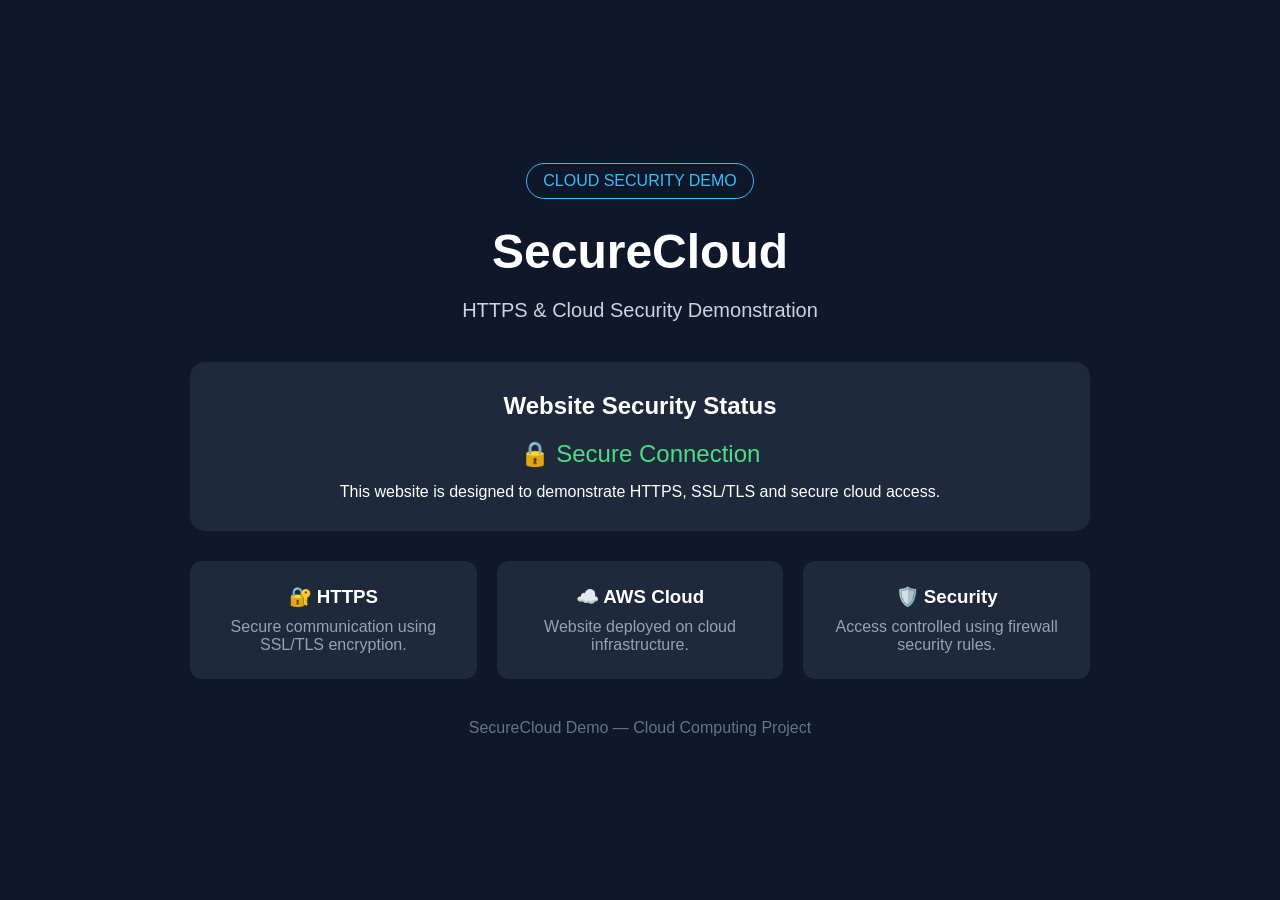
==== Code/index.html @ 15c67542 "[REFACTOR] Project skeleton" ====
<!DOCTYPE html>
<html lang="en">
<head>
    <meta charset="UTF-8">
    <meta name="viewport" content="width=device-width, initial-scale=1.0">

    <title>SecureCloud Demo</title>

    <style>
        * {
            margin: 0;
            padding: 0;
            box-sizing: border-box;
        }

        body {
            font-family: Arial, sans-serif;
            background: #0f172a;
            color: white;
            min-height: 100vh;
            display: flex;
            align-items: center;
            justify-content: center;
        }

        .container {
            width: 90%;
            max-width: 900px;
            text-align: center;
        }

        .badge {
            display: inline-block;
            padding: 8px 16px;
            border: 1px solid #38bdf8;
            border-radius: 20px;
            color: #38bdf8;
            margin-bottom: 25px;
        }

        h1 {
            font-size: 48px;
            margin-bottom: 20px;
        }

        .description {
            font-size: 20px;
            color: #cbd5e1;
            margin-bottom: 40px;
        }

        .security-card {
            background: #1e293b;
            border-radius: 15px;
            padding: 30px;
            margin-bottom: 30px;
        }

        .security-card h2 {
            margin-bottom: 20px;
        }

        .status {
            font-size: 24px;
            color: #4ade80;
            margin-bottom: 15px;
        }

        .features {
            display: grid;
            grid-template-columns: repeat(3, 1fr);
            gap: 20px;
        }

        .feature {
            background: #1e293b;
            padding: 25px;
            border-radius: 12px;
        }

        .feature h3 {
            margin-bottom: 10px;
        }

        .feature p {
            color: #94a3b8;
        }

        footer {
            margin-top: 40px;
            color: #64748b;
        }

        @media (max-width: 700px) {
            h1 {
                font-size: 36px;
            }

            .features {
                grid-template-columns: 1fr;
            }
        }
    </style>
</head>

<body>

<div class="container">

    <div class="badge">
        CLOUD SECURITY DEMO
    </div>

    <h1>SecureCloud</h1>

    <p class="description">
        HTTPS & Cloud Security Demonstration
    </p>

    <div class="security-card">

        <h2>Website Security Status</h2>

        <div class="status">
            🔒 Secure Connection
        </div>

        <p>
            This website is designed to demonstrate
            HTTPS, SSL/TLS and secure cloud access.
        </p>

    </div>

    <div class="features">

        <div class="feature">
            <h3>🔐 HTTPS</h3>
            <p>
                Secure communication using
                SSL/TLS encryption.
            </p>
        </div>

        <div class="feature">
            <h3>☁️ AWS Cloud</h3>
            <p>
                Website deployed on
                cloud infrastructure.
            </p>
        </div>

        <div class="feature">
            <h3>🛡️ Security</h3>
            <p>
                Access controlled using
                firewall security rules.
            </p>
        </div>

    </div>

    <footer>
        SecureCloud Demo — Cloud Computing Project
    </footer>

</div>

</body>
</html>
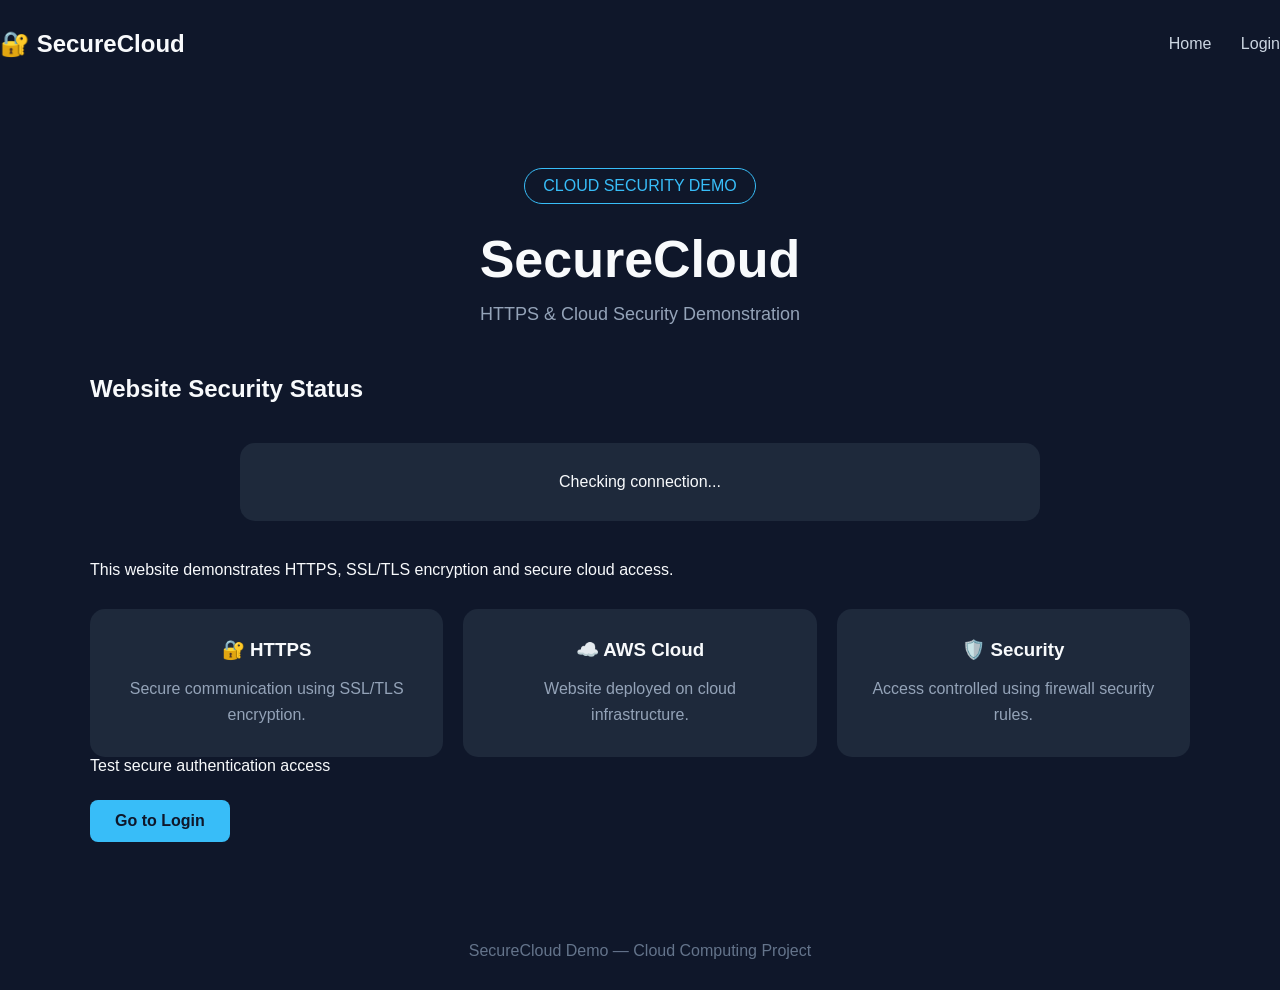
==== commit c18532b7: "[FEAT] Upload code for UI and Security" ====
--- a/Code/index.html
+++ b/Code/index.html
@@ -1,170 +1,137 @@
 <!DOCTYPE html>
 <html lang="en">
+
 <head>
     <meta charset="UTF-8">
     <meta name="viewport" content="width=device-width, initial-scale=1.0">
 
     <title>SecureCloud Demo</title>
 
-    <style>
-        * {
-            margin: 0;
-            padding: 0;
-            box-sizing: border-box;
-        }
-
-        body {
-            font-family: Arial, sans-serif;
-            background: #0f172a;
-            color: white;
-            min-height: 100vh;
-            display: flex;
-            align-items: center;
-            justify-content: center;
-        }
-
-        .container {
-            width: 90%;
-            max-width: 900px;
-            text-align: center;
-        }
-
-        .badge {
-            display: inline-block;
-            padding: 8px 16px;
-            border: 1px solid #38bdf8;
-            border-radius: 20px;
-            color: #38bdf8;
-            margin-bottom: 25px;
-        }
-
-        h1 {
-            font-size: 48px;
-            margin-bottom: 20px;
-        }
-
-        .description {
-            font-size: 20px;
-            color: #cbd5e1;
-            margin-bottom: 40px;
-        }
-
-        .security-card {
-            background: #1e293b;
-            border-radius: 15px;
-            padding: 30px;
-            margin-bottom: 30px;
-        }
-
-        .security-card h2 {
-            margin-bottom: 20px;
-        }
-
-        .status {
-            font-size: 24px;
-            color: #4ade80;
-            margin-bottom: 15px;
-        }
-
-        .features {
-            display: grid;
-            grid-template-columns: repeat(3, 1fr);
-            gap: 20px;
-        }
-
-        .feature {
-            background: #1e293b;
-            padding: 25px;
-            border-radius: 12px;
-        }
-
-        .feature h3 {
-            margin-bottom: 10px;
-        }
-
-        .feature p {
-            color: #94a3b8;
-        }
-
-        footer {
-            margin-top: 40px;
-            color: #64748b;
-        }
-
-        @media (max-width: 700px) {
-            h1 {
-                font-size: 36px;
-            }
-
-            .features {
-                grid-template-columns: 1fr;
-            }
-        }
-    </style>
+    <link rel="stylesheet" href="css/style.css">
 </head>
 
 <body>
 
-<div class="container">
+<header class="navbar">
 
-    <div class="badge">
-        CLOUD SECURITY DEMO
+    <div class="logo">
+        🔐 SecureCloud
     </div>
 
-    <h1>SecureCloud</h1>
+    <nav>
+        <a href="index.html">Home</a>
+        <a href="login.html">Login</a>
+    </nav>
 
-    <p class="description">
-        HTTPS & Cloud Security Demonstration
-    </p>
+</header>
 
-    <div class="security-card">
+
+<main class="container">
+
+    <!-- Hero -->
+
+    <section class="hero">
+
+        <div class="badge">
+            CLOUD SECURITY DEMO
+        </div>
+
+        <h1>SecureCloud</h1>
+
+        <p class="description">
+            HTTPS & Cloud Security Demonstration
+        </p>
+
+    </section>
+
+
+    <!-- Security Status -->
+
+    <section class="security-card">
 
         <h2>Website Security Status</h2>
 
-        <div class="status">
-            🔒 Secure Connection
+        <div id="securityStatus" class="status">
+            Checking connection...
         </div>
 
         <p>
-            This website is designed to demonstrate
-            HTTPS, SSL/TLS and secure cloud access.
+            This website demonstrates HTTPS,
+            SSL/TLS encryption and secure cloud access.
         </p>
 
-    </div>
+    </section>
 
-    <div class="features">
+
+    <!-- Features -->
+
+    <section class="features">
 
         <div class="feature">
+
             <h3>🔐 HTTPS</h3>
+
             <p>
                 Secure communication using
                 SSL/TLS encryption.
             </p>
+
         </div>
 
+
         <div class="feature">
+
             <h3>☁️ AWS Cloud</h3>
+
             <p>
                 Website deployed on
                 cloud infrastructure.
             </p>
+
         </div>
 
+
         <div class="feature">
+
             <h3>🛡️ Security</h3>
+
             <p>
                 Access controlled using
                 firewall security rules.
             </p>
+
         </div>
 
-    </div>
+    </section>
 
-    <footer>
-        SecureCloud Demo — Cloud Computing Project
-    </footer>
 
-</div>
+    <!-- Login Button -->
+
+    <section class="login-section">
+
+        <p>
+            Test secure authentication access
+        </p>
+
+        <a href="login.html" class="btn">
+            Go to Login
+        </a>
+
+    </section>
+
+
+</main>
+
+
+<footer>
+
+    SecureCloud Demo — Cloud Computing Project
+
+</footer>
+
+
+<script src="js/security.js"></script>
 
 </body>
+
 </html>
--- a/Code/css/style.css
+++ b/Code/css/style.css
@@ -0,0 +1,130 @@
+* {
+    margin: 0;
+    padding: 0;
+    box-sizing: border-box;
+}
+
+body {
+    font-family: Arial, sans-serif;
+    background: #0f172a;
+    color: #f8fafc;
+    min-height: 100vh;
+}
+
+.container {
+    width: 90%;
+    max-width: 1100px;
+    margin: auto;
+}
+
+header {
+    padding: 30px 0;
+    display: flex;
+    justify-content: space-between;
+    align-items: center;
+}
+
+.logo {
+    font-size: 24px;
+    font-weight: bold;
+}
+
+nav a {
+    color: #cbd5e1;
+    text-decoration: none;
+    margin-left: 25px;
+}
+
+nav a:hover {
+    color: #38bdf8;
+}
+
+.hero {
+    text-align: center;
+    padding: 80px 20px 50px;
+}
+
+.badge {
+    display: inline-block;
+    padding: 8px 18px;
+    border: 1px solid #38bdf8;
+    border-radius: 20px;
+    color: #38bdf8;
+    margin-bottom: 25px;
+}
+
+.hero h1 {
+    font-size: 52px;
+    margin-bottom: 15px;
+}
+
+.hero p {
+    color: #94a3b8;
+    font-size: 18px;
+}
+
+.status {
+    margin: 40px auto;
+    padding: 30px;
+    background: #1e293b;
+    border-radius: 15px;
+    max-width: 800px;
+    text-align: center;
+}
+
+.secure {
+    color: #4ade80;
+    font-size: 22px;
+    margin-top: 15px;
+}
+
+.features {
+    display: grid;
+    grid-template-columns: repeat(3, 1fr);
+    gap: 20px;
+    margin-top: 30px;
+}
+
+.feature {
+    background: #1e293b;
+    padding: 30px;
+    border-radius: 15px;
+    text-align: center;
+}
+
+.feature h3 {
+    margin-bottom: 15px;
+}
+
+.feature p {
+    color: #94a3b8;
+    line-height: 1.6;
+}
+
+.btn {
+    display: inline-block;
+    margin-top: 25px;
+    padding: 12px 25px;
+    background: #38bdf8;
+    color: #0f172a;
+    text-decoration: none;
+    border-radius: 8px;
+    font-weight: bold;
+}
+
+footer {
+    text-align: center;
+    margin-top: 70px;
+    padding: 30px;
+    color: #64748b;
+}
+
+@media (max-width: 700px) {
+    .features {
+        grid-template-columns: 1fr;
+    }
+
+    .hero h1 {
+        font-size: 38px;
+    }
+}
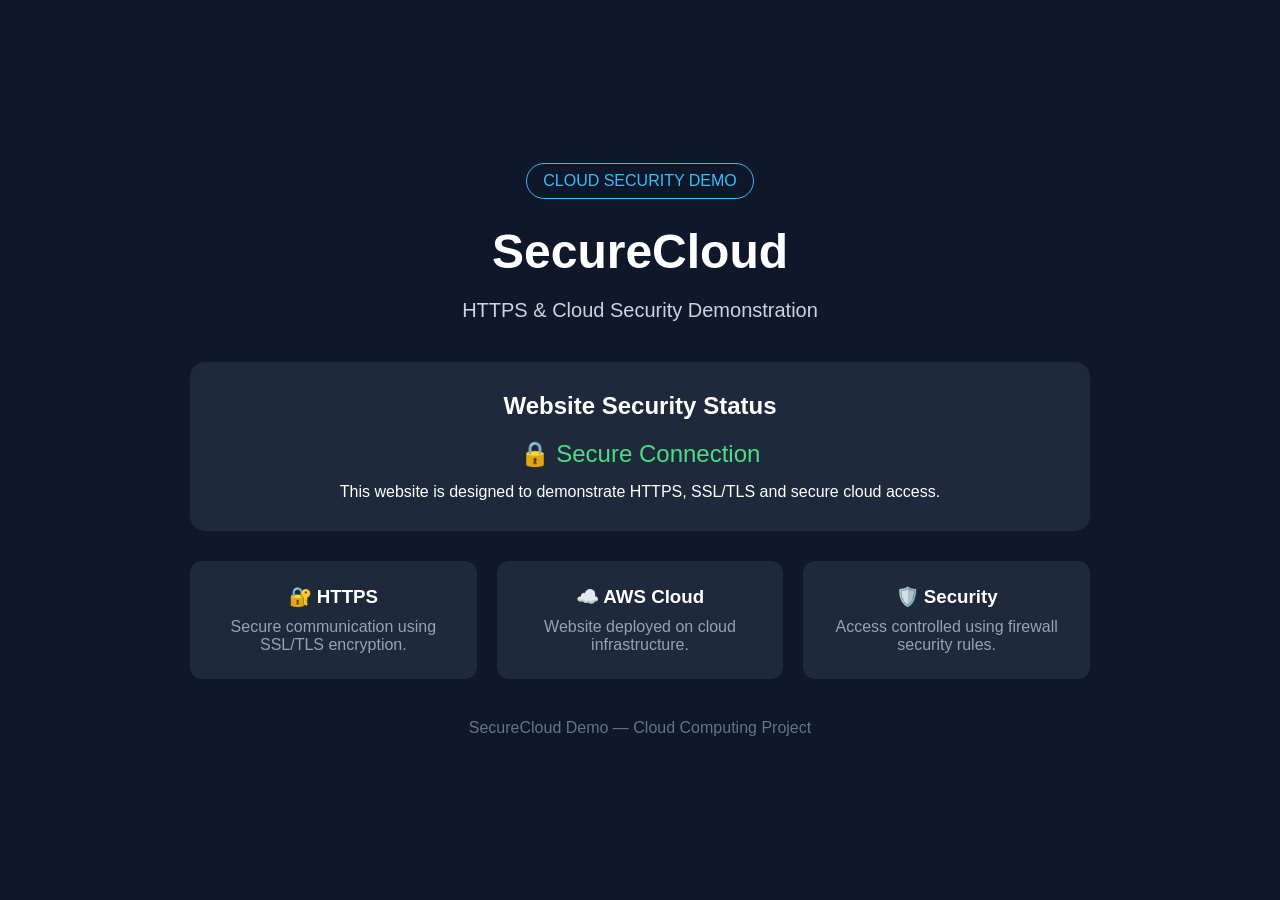
==== commit 8b24dd31: "[UPDATE] reupload" ====
--- a/Code/index.html
+++ b/Code/index.html
@@ -1,137 +1,170 @@
 <!DOCTYPE html>
 <html lang="en">
-
 <head>
     <meta charset="UTF-8">
     <meta name="viewport" content="width=device-width, initial-scale=1.0">
 
     <title>SecureCloud Demo</title>
 
-    <link rel="stylesheet" href="css/style.css">
+    <style>
+        * {
+            margin: 0;
+            padding: 0;
+            box-sizing: border-box;
+        }
+
+        body {
+            font-family: Arial, sans-serif;
+            background: #0f172a;
+            color: white;
+            min-height: 100vh;
+            display: flex;
+            align-items: center;
+            justify-content: center;
+        }
+
+        .container {
+            width: 90%;
+            max-width: 900px;
+            text-align: center;
+        }
+
+        .badge {
+            display: inline-block;
+            padding: 8px 16px;
+            border: 1px solid #38bdf8;
+            border-radius: 20px;
+            color: #38bdf8;
+            margin-bottom: 25px;
+        }
+
+        h1 {
+            font-size: 48px;
+            margin-bottom: 20px;
+        }
+
+        .description {
+            font-size: 20px;
+            color: #cbd5e1;
+            margin-bottom: 40px;
+        }
+
+        .security-card {
+            background: #1e293b;
+            border-radius: 15px;
+            padding: 30px;
+            margin-bottom: 30px;
+        }
+
+        .security-card h2 {
+            margin-bottom: 20px;
+        }
+
+        .status {
+            font-size: 24px;
+            color: #4ade80;
+            margin-bottom: 15px;
+        }
+
+        .features {
+            display: grid;
+            grid-template-columns: repeat(3, 1fr);
+            gap: 20px;
+        }
+
+        .feature {
+            background: #1e293b;
+            padding: 25px;
+            border-radius: 12px;
+        }
+
+        .feature h3 {
+            margin-bottom: 10px;
+        }
+
+        .feature p {
+            color: #94a3b8;
+        }
+
+        footer {
+            margin-top: 40px;
+            color: #64748b;
+        }
+
+        @media (max-width: 700px) {
+            h1 {
+                font-size: 36px;
+            }
+
+            .features {
+                grid-template-columns: 1fr;
+            }
+        }
+    </style>
 </head>
 
 <body>
 
-<header class="navbar">
+<div class="container">
 
-    <div class="logo">
-        🔐 SecureCloud
+    <div class="badge">
+        CLOUD SECURITY DEMO
     </div>
 
-    <nav>
-        <a href="index.html">Home</a>
-        <a href="login.html">Login</a>
-    </nav>
+    <h1>SecureCloud</h1>
 
-</header>
+    <p class="description">
+        HTTPS & Cloud Security Demonstration
+    </p>
 
-
-<main class="container">
-
-    <!-- Hero -->
-
-    <section class="hero">
-
-        <div class="badge">
-            CLOUD SECURITY DEMO
-        </div>
-
-        <h1>SecureCloud</h1>
-
-        <p class="description">
-            HTTPS & Cloud Security Demonstration
-        </p>
-
-    </section>
-
-
-    <!-- Security Status -->
-
-    <section class="security-card">
+    <div class="security-card">
 
         <h2>Website Security Status</h2>
 
-        <div id="securityStatus" class="status">
-            Checking connection...
+        <div class="status">
+            🔒 Secure Connection
         </div>
 
         <p>
-            This website demonstrates HTTPS,
-            SSL/TLS encryption and secure cloud access.
+            This website is designed to demonstrate
+            HTTPS, SSL/TLS and secure cloud access.
         </p>
 
-    </section>
+    </div>
 
-
-    <!-- Features -->
-
-    <section class="features">
+    <div class="features">
 
         <div class="feature">
-
             <h3>🔐 HTTPS</h3>
-
             <p>
                 Secure communication using
                 SSL/TLS encryption.
             </p>
-
         </div>
 
-
         <div class="feature">
-
             <h3>☁️ AWS Cloud</h3>
-
             <p>
                 Website deployed on
                 cloud infrastructure.
             </p>
-
         </div>
 
-
         <div class="feature">
-
             <h3>🛡️ Security</h3>
-
             <p>
                 Access controlled using
                 firewall security rules.
             </p>
-
         </div>
 
-    </section>
+    </div>
 
+    <footer>
+        SecureCloud Demo — Cloud Computing Project
+    </footer>
 
-    <!-- Login Button -->
-
-    <section class="login-section">
-
-        <p>
-            Test secure authentication access
-        </p>
-
-        <a href="login.html" class="btn">
-            Go to Login
-        </a>
-
-    </section>
-
-
-</main>
-
-
-<footer>
-
-    SecureCloud Demo — Cloud Computing Project
-
-</footer>
-
-
-<script src="js/security.js"></script>
+</div>
 
 </body>
-
 </html>
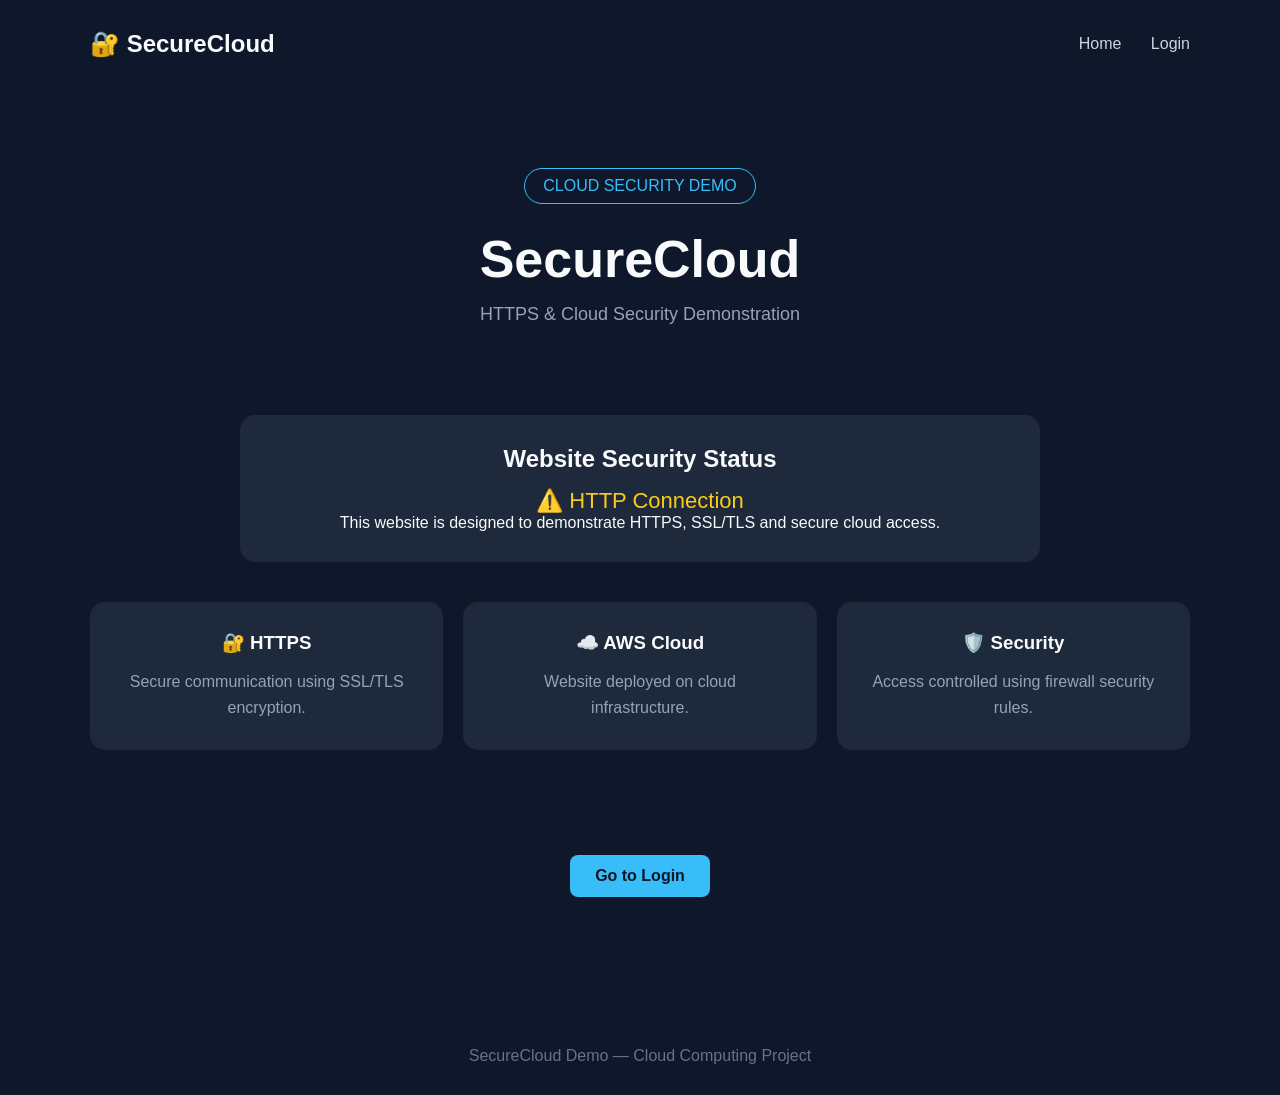
==== commit 78414fd1: "[UI] update style and security" ====
--- a/Code/index.html
+++ b/Code/index.html
@@ -6,122 +6,41 @@
 
     <title>SecureCloud Demo</title>
 
-    <style>
-        * {
-            margin: 0;
-            padding: 0;
-            box-sizing: border-box;
-        }
-
-        body {
-            font-family: Arial, sans-serif;
-            background: #0f172a;
-            color: white;
-            min-height: 100vh;
-            display: flex;
-            align-items: center;
-            justify-content: center;
-        }
-
-        .container {
-            width: 90%;
-            max-width: 900px;
-            text-align: center;
-        }
-
-        .badge {
-            display: inline-block;
-            padding: 8px 16px;
-            border: 1px solid #38bdf8;
-            border-radius: 20px;
-            color: #38bdf8;
-            margin-bottom: 25px;
-        }
-
-        h1 {
-            font-size: 48px;
-            margin-bottom: 20px;
-        }
-
-        .description {
-            font-size: 20px;
-            color: #cbd5e1;
-            margin-bottom: 40px;
-        }
-
-        .security-card {
-            background: #1e293b;
-            border-radius: 15px;
-            padding: 30px;
-            margin-bottom: 30px;
-        }
-
-        .security-card h2 {
-            margin-bottom: 20px;
-        }
-
-        .status {
-            font-size: 24px;
-            color: #4ade80;
-            margin-bottom: 15px;
-        }
-
-        .features {
-            display: grid;
-            grid-template-columns: repeat(3, 1fr);
-            gap: 20px;
-        }
-
-        .feature {
-            background: #1e293b;
-            padding: 25px;
-            border-radius: 12px;
-        }
-
-        .feature h3 {
-            margin-bottom: 10px;
-        }
-
-        .feature p {
-            color: #94a3b8;
-        }
-
-        footer {
-            margin-top: 40px;
-            color: #64748b;
-        }
-
-        @media (max-width: 700px) {
-            h1 {
-                font-size: 36px;
-            }
-
-            .features {
-                grid-template-columns: 1fr;
-            }
-        }
-    </style>
+    <link rel="stylesheet" href="css/style.css">
 </head>
 
 <body>
 
-<div class="container">
+<header class="container">
+    <div class="logo">🔐 SecureCloud</div>
 
-    <div class="badge">
-        CLOUD SECURITY DEMO
-    </div>
+    <nav>
+        <a href="index.html">Home</a>
+        <a href="login.html">Login</a>
+    </nav>
+</header>
 
-    <h1>SecureCloud</h1>
+<main class="container">
 
-    <p class="description">
-        HTTPS & Cloud Security Demonstration
-    </p>
+    <section class="hero">
 
-    <div class="security-card">
+        <div class="badge">
+            CLOUD SECURITY DEMO
+        </div>
+
+        <h1>SecureCloud</h1>
+
+        <p>
+            HTTPS &amp; Cloud Security Demonstration
+        </p>
+
+    </section>
+
+    <section class="status">
 
         <h2>Website Security Status</h2>
 
-        <div class="status">
+        <div class="secure">
             🔒 Secure Connection
         </div>
 
@@ -130,9 +49,9 @@
             HTTPS, SSL/TLS and secure cloud access.
         </p>
 
-    </div>
+    </section>
 
-    <div class="features">
+    <section class="features">
 
         <div class="feature">
             <h3>🔐 HTTPS</h3>
@@ -158,13 +77,21 @@
             </p>
         </div>
 
+    </section>
+
+    <div class="hero">
+        <a href="login.html" class="btn">
+            Go to Login
+        </a>
     </div>
 
-    <footer>
-        SecureCloud Demo — Cloud Computing Project
-    </footer>
+</main>
 
-</div>
+<footer>
+    SecureCloud Demo — Cloud Computing Project
+</footer>
+
+<script src="js/security.js"></script>
 
 </body>
 </html>
--- a/Code/css/style.css
+++ b/Code/css/style.css
@@ -0,0 +1,130 @@
+* {
+    margin: 0;
+    padding: 0;
+    box-sizing: border-box;
+}
+
+body {
+    font-family: Arial, sans-serif;
+    background: #0f172a;
+    color: #f8fafc;
+    min-height: 100vh;
+}
+
+.container {
+    width: 90%;
+    max-width: 1100px;
+    margin: auto;
+}
+
+header {
+    padding: 30px 0;
+    display: flex;
+    justify-content: space-between;
+    align-items: center;
+}
+
+.logo {
+    font-size: 24px;
+    font-weight: bold;
+}
+
+nav a {
+    color: #cbd5e1;
+    text-decoration: none;
+    margin-left: 25px;
+}
+
+nav a:hover {
+    color: #38bdf8;
+}
+
+.hero {
+    text-align: center;
+    padding: 80px 20px 50px;
+}
+
+.badge {
+    display: inline-block;
+    padding: 8px 18px;
+    border: 1px solid #38bdf8;
+    border-radius: 20px;
+    color: #38bdf8;
+    margin-bottom: 25px;
+}
+
+.hero h1 {
+    font-size: 52px;
+    margin-bottom: 15px;
+}
+
+.hero p {
+    color: #94a3b8;
+    font-size: 18px;
+}
+
+.status {
+    margin: 40px auto;
+    padding: 30px;
+    background: #1e293b;
+    border-radius: 15px;
+    max-width: 800px;
+    text-align: center;
+}
+
+.secure {
+    color: #4ade80;
+    font-size: 22px;
+    margin-top: 15px;
+}
+
+.features {
+    display: grid;
+    grid-template-columns: repeat(3, 1fr);
+    gap: 20px;
+    margin-top: 30px;
+}
+
+.feature {
+    background: #1e293b;
+    padding: 30px;
+    border-radius: 15px;
+    text-align: center;
+}
+
+.feature h3 {
+    margin-bottom: 15px;
+}
+
+.feature p {
+    color: #94a3b8;
+    line-height: 1.6;
+}
+
+.btn {
+    display: inline-block;
+    margin-top: 25px;
+    padding: 12px 25px;
+    background: #38bdf8;
+    color: #0f172a;
+    text-decoration: none;
+    border-radius: 8px;
+    font-weight: bold;
+}
+
+footer {
+    text-align: center;
+    margin-top: 70px;
+    padding: 30px;
+    color: #64748b;
+}
+
+@media (max-width: 700px) {
+    .features {
+        grid-template-columns: 1fr;
+    }
+
+    .hero h1 {
+        font-size: 38px;
+    }
+}
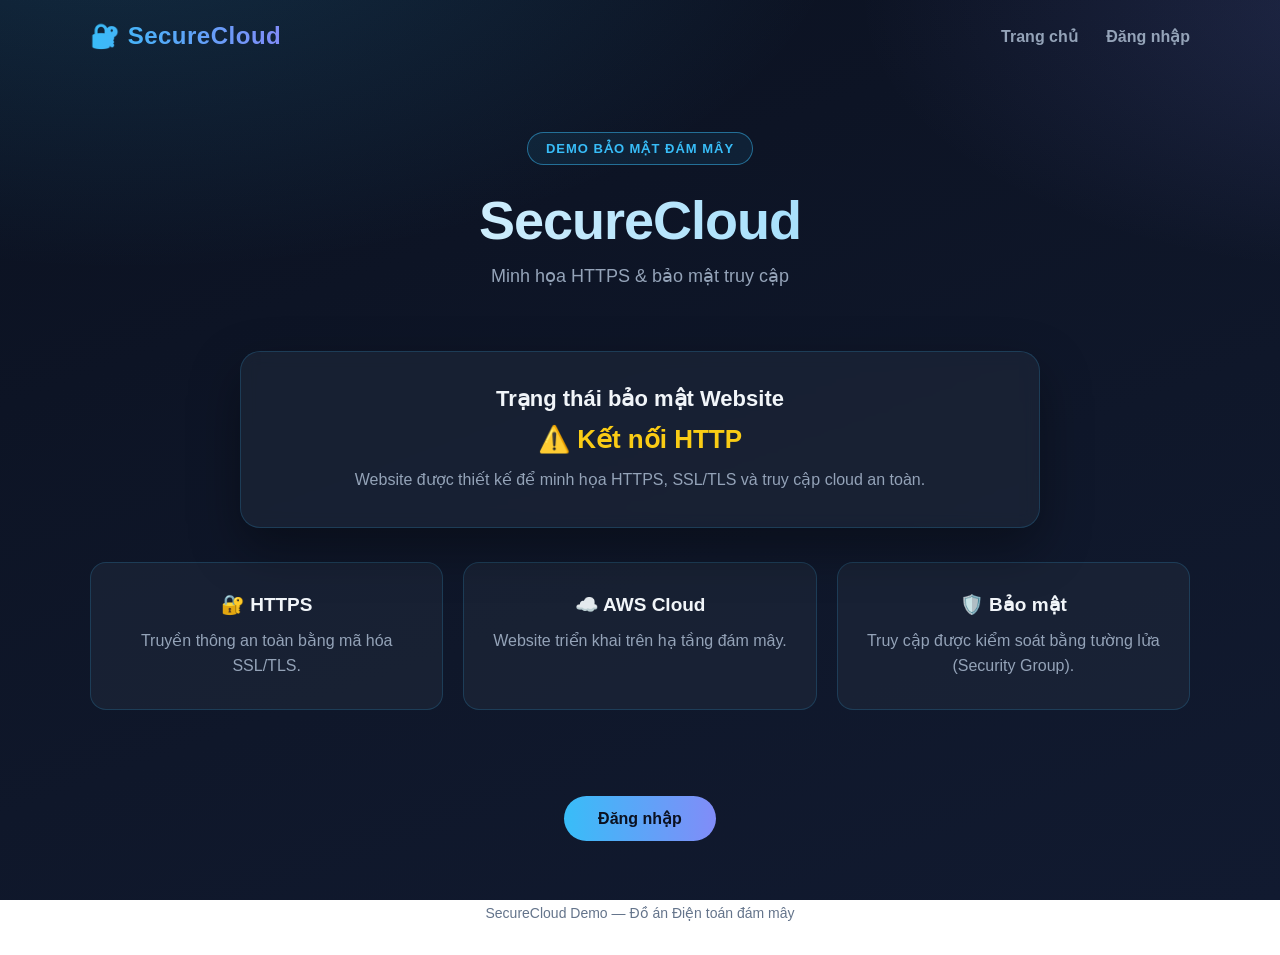
==== commit 626b14c7: "[UI] Enhance UI" ====
--- a/Code/index.html
+++ b/Code/index.html
@@ -1,10 +1,10 @@
 <!DOCTYPE html>
-<html lang="en">
+<html lang="vi">
 <head>
     <meta charset="UTF-8">
     <meta name="viewport" content="width=device-width, initial-scale=1.0">
 
-    <title>SecureCloud Demo</title>
+    <title>SecureCloud - Trang chủ</title>
 
     <link rel="stylesheet" href="css/style.css">
 </head>
@@ -15,8 +15,8 @@
     <div class="logo">🔐 SecureCloud</div>
 
     <nav>
-        <a href="index.html">Home</a>
-        <a href="login.html">Login</a>
+        <a href="index.html">Trang chủ</a>
+        <a href="login.html">Đăng nhập</a>
     </nav>
 </header>
 
@@ -25,28 +25,28 @@
     <section class="hero">
 
         <div class="badge">
-            CLOUD SECURITY DEMO
+            Demo bảo mật đám mây
         </div>
 
         <h1>SecureCloud</h1>
 
         <p>
-            HTTPS &amp; Cloud Security Demonstration
+            Minh họa HTTPS &amp; bảo mật truy cập
         </p>
 
     </section>
 
     <section class="status">
 
-        <h2>Website Security Status</h2>
+        <h2>Trạng thái bảo mật Website</h2>
 
         <div class="secure">
-            🔒 Secure Connection
+            🔒 Kết nối an toàn
         </div>
 
         <p>
-            This website is designed to demonstrate
-            HTTPS, SSL/TLS and secure cloud access.
+            Website được thiết kế để minh họa HTTPS, SSL/TLS
+            và truy cập cloud an toàn.
         </p>
 
     </section>
@@ -56,24 +56,24 @@
         <div class="feature">
             <h3>🔐 HTTPS</h3>
             <p>
-                Secure communication using
-                SSL/TLS encryption.
+                Truyền thông an toàn
+                bằng mã hóa SSL/TLS.
             </p>
         </div>
 
         <div class="feature">
             <h3>☁️ AWS Cloud</h3>
             <p>
-                Website deployed on
-                cloud infrastructure.
+                Website triển khai trên
+                hạ tầng đám mây.
             </p>
         </div>
 
         <div class="feature">
-            <h3>🛡️ Security</h3>
+            <h3>🛡️ Bảo mật</h3>
             <p>
-                Access controlled using
-                firewall security rules.
+                Truy cập được kiểm soát bằng
+                tường lửa (Security Group).
             </p>
         </div>
 
@@ -81,14 +81,14 @@
 
     <div class="hero">
         <a href="login.html" class="btn">
-            Go to Login
+            Đăng nhập
         </a>
     </div>
 
 </main>
 
 <footer>
-    SecureCloud Demo — Cloud Computing Project
+    SecureCloud Demo — Đồ án Điện toán đám mây
 </footer>
 
 <script src="js/security.js"></script>
--- a/Code/css/style.css
+++ b/Code/css/style.css
@@ -4,11 +4,30 @@
     box-sizing: border-box;
 }
 
+:root {
+    --bg: #0b1120;
+    --card: rgba(30, 41, 59, 0.6);
+    --card-border: rgba(56, 189, 248, 0.18);
+    --text: #f1f5f9;
+    --muted: #94a3b8;
+    --accent: #38bdf8;
+    --accent-2: #818cf8;
+    --green: #4ade80;
+    --yellow: #facc15;
+    --red: #f87171;
+}
+
 body {
-    font-family: Arial, sans-serif;
-    background: #0f172a;
-    color: #f8fafc;
+    font-family: "Segoe UI", Roboto, "Helvetica Neue", Arial, sans-serif;
+    background:
+        radial-gradient(1200px 600px at 10% -10%, rgba(56, 189, 248, 0.16), transparent 60%),
+        radial-gradient(1000px 500px at 110% 0%, rgba(129, 140, 248, 0.16), transparent 55%),
+        linear-gradient(160deg, #0b1120 0%, #0f172a 60%, #111a30 100%);
+    background-attachment: fixed;
+    color: var(--text);
     min-height: 100vh;
+    display: flex;
+    flex-direction: column;
 }
 
 .container {
@@ -18,7 +37,7 @@
 }
 
 header {
-    padding: 30px 0;
+    padding: 22px 0;
     display: flex;
     justify-content: space-between;
     align-items: center;
@@ -26,97 +45,187 @@
 
 .logo {
     font-size: 24px;
-    font-weight: bold;
+    font-weight: 800;
+    letter-spacing: 0.5px;
+    background: linear-gradient(90deg, var(--accent), var(--accent-2));
+    -webkit-background-clip: text;
+    background-clip: text;
+    color: transparent;
 }
 
 nav a {
-    color: #cbd5e1;
+    color: var(--muted);
     text-decoration: none;
-    margin-left: 25px;
+    margin-left: 24px;
+    font-weight: 600;
+    transition: color 0.2s;
 }
 
 nav a:hover {
-    color: #38bdf8;
+    color: var(--accent);
 }
 
 .hero {
     text-align: center;
-    padding: 80px 20px 50px;
+    padding: 60px 20px 30px;
 }
 
 .badge {
     display: inline-block;
     padding: 8px 18px;
-    border: 1px solid #38bdf8;
+    border: 1px solid rgba(56, 189, 248, 0.5);
+    border-radius: 999px;
+    color: var(--accent);
+    font-weight: 700;
+    letter-spacing: 1px;
+    font-size: 13px;
+    text-transform: uppercase;
+    background: rgba(56, 189, 248, 0.08);
+    margin-bottom: 24px;
+}
+
+.hero h1 {
+    font-size: 54px;
+    margin-bottom: 14px;
+    letter-spacing: -1px;
+    background: linear-gradient(90deg, #f8fafc, #7dd3fc);
+    -webkit-background-clip: text;
+    background-clip: text;
+    color: transparent;
+}
+
+.hero p {
+    color: var(--muted);
+    font-size: 18px;
+}
+
+.status {
+    margin: 34px auto;
+    padding: 34px 30px;
+    background: var(--card);
+    border: 1px solid var(--card-border);
     border-radius: 20px;
-    color: #38bdf8;
-    margin-bottom: 25px;
-}
-
-.hero h1 {
-    font-size: 52px;
-    margin-bottom: 15px;
-}
-
-.hero p {
-    color: #94a3b8;
-    font-size: 18px;
-}
-
-.status {
-    margin: 40px auto;
-    padding: 30px;
-    background: #1e293b;
-    border-radius: 15px;
     max-width: 800px;
     text-align: center;
+    backdrop-filter: blur(8px);
+    box-shadow: 0 20px 50px rgba(0, 0, 0, 0.35);
+}
+
+.status h2 {
+    font-size: 22px;
+    margin-bottom: 12px;
 }
 
 .secure {
-    color: #4ade80;
-    font-size: 22px;
-    margin-top: 15px;
+    color: var(--green);
+    font-size: 26px;
+    font-weight: 700;
+    margin: 10px 0 12px;
+}
+
+.status p {
+    color: var(--muted);
+    line-height: 1.6;
 }
 
 .features {
     display: grid;
     grid-template-columns: repeat(3, 1fr);
     gap: 20px;
-    margin-top: 30px;
+    margin-top: 28px;
 }
 
 .feature {
-    background: #1e293b;
-    padding: 30px;
-    border-radius: 15px;
-    text-align: center;
+    background: var(--card);
+    border: 1px solid var(--card-border);
+    padding: 30px 24px;
+    border-radius: 16px;
+    text-align: center;
+    transition: transform 0.2s ease, box-shadow 0.2s ease, border-color 0.2s ease;
+}
+
+.feature:hover {
+    transform: translateY(-6px);
+    box-shadow: 0 18px 40px rgba(0, 0, 0, 0.35);
+    border-color: rgba(56, 189, 248, 0.45);
 }
 
 .feature h3 {
-    margin-bottom: 15px;
+    margin-bottom: 12px;
+    font-size: 19px;
 }
 
 .feature p {
-    color: #94a3b8;
+    color: var(--muted);
     line-height: 1.6;
 }
 
 .btn {
     display: inline-block;
-    margin-top: 25px;
-    padding: 12px 25px;
-    background: #38bdf8;
-    color: #0f172a;
+    margin-top: 26px;
+    padding: 13px 34px;
+    background: linear-gradient(90deg, var(--accent), var(--accent-2));
+    color: #0b1120;
     text-decoration: none;
-    border-radius: 8px;
-    font-weight: bold;
+    border-radius: 999px;
+    font-weight: 700;
+    font-size: 16px;
+    border: none;
+    cursor: pointer;
+    transition: transform 0.15s ease, box-shadow 0.15s ease, filter 0.15s ease;
+}
+
+.btn:hover {
+    transform: translateY(-2px);
+    box-shadow: 0 12px 30px rgba(56, 189, 248, 0.35);
+    filter: brightness(1.05);
+}
+
+.field {
+    margin: 18px 0;
+}
+
+input[type="text"],
+input[type="password"] {
+    width: 80%;
+    max-width: 420px;
+    padding: 13px 16px;
+    background: #0f172a;
+    border: 1px solid rgba(148, 163, 184, 0.3);
+    border-radius: 10px;
+    color: var(--text);
+    font-size: 15px;
+    outline: none;
+    transition: border-color 0.2s;
+}
+
+input[type="text"]:focus,
+input[type="password"]:focus {
+    border-color: var(--accent);
+    box-shadow: 0 0 0 3px rgba(56, 189, 248, 0.15);
+}
+
+input::placeholder {
+    color: #64748b;
+}
+
+#loginMessage {
+    margin-top: 20px;
+    font-weight: 600;
+}
+
+.hint {
+    margin-top: 15px;
+    color: #64748b;
+    font-size: 14px;
 }
 
 footer {
     text-align: center;
-    margin-top: 70px;
-    padding: 30px;
+    margin-top: auto;
+    padding: 34px;
     color: #64748b;
+    font-size: 14px;
 }
 
 @media (max-width: 700px) {
@@ -125,6 +234,6 @@
     }
 
     .hero h1 {
-        font-size: 38px;
+        font-size: 40px;
     }
 }
